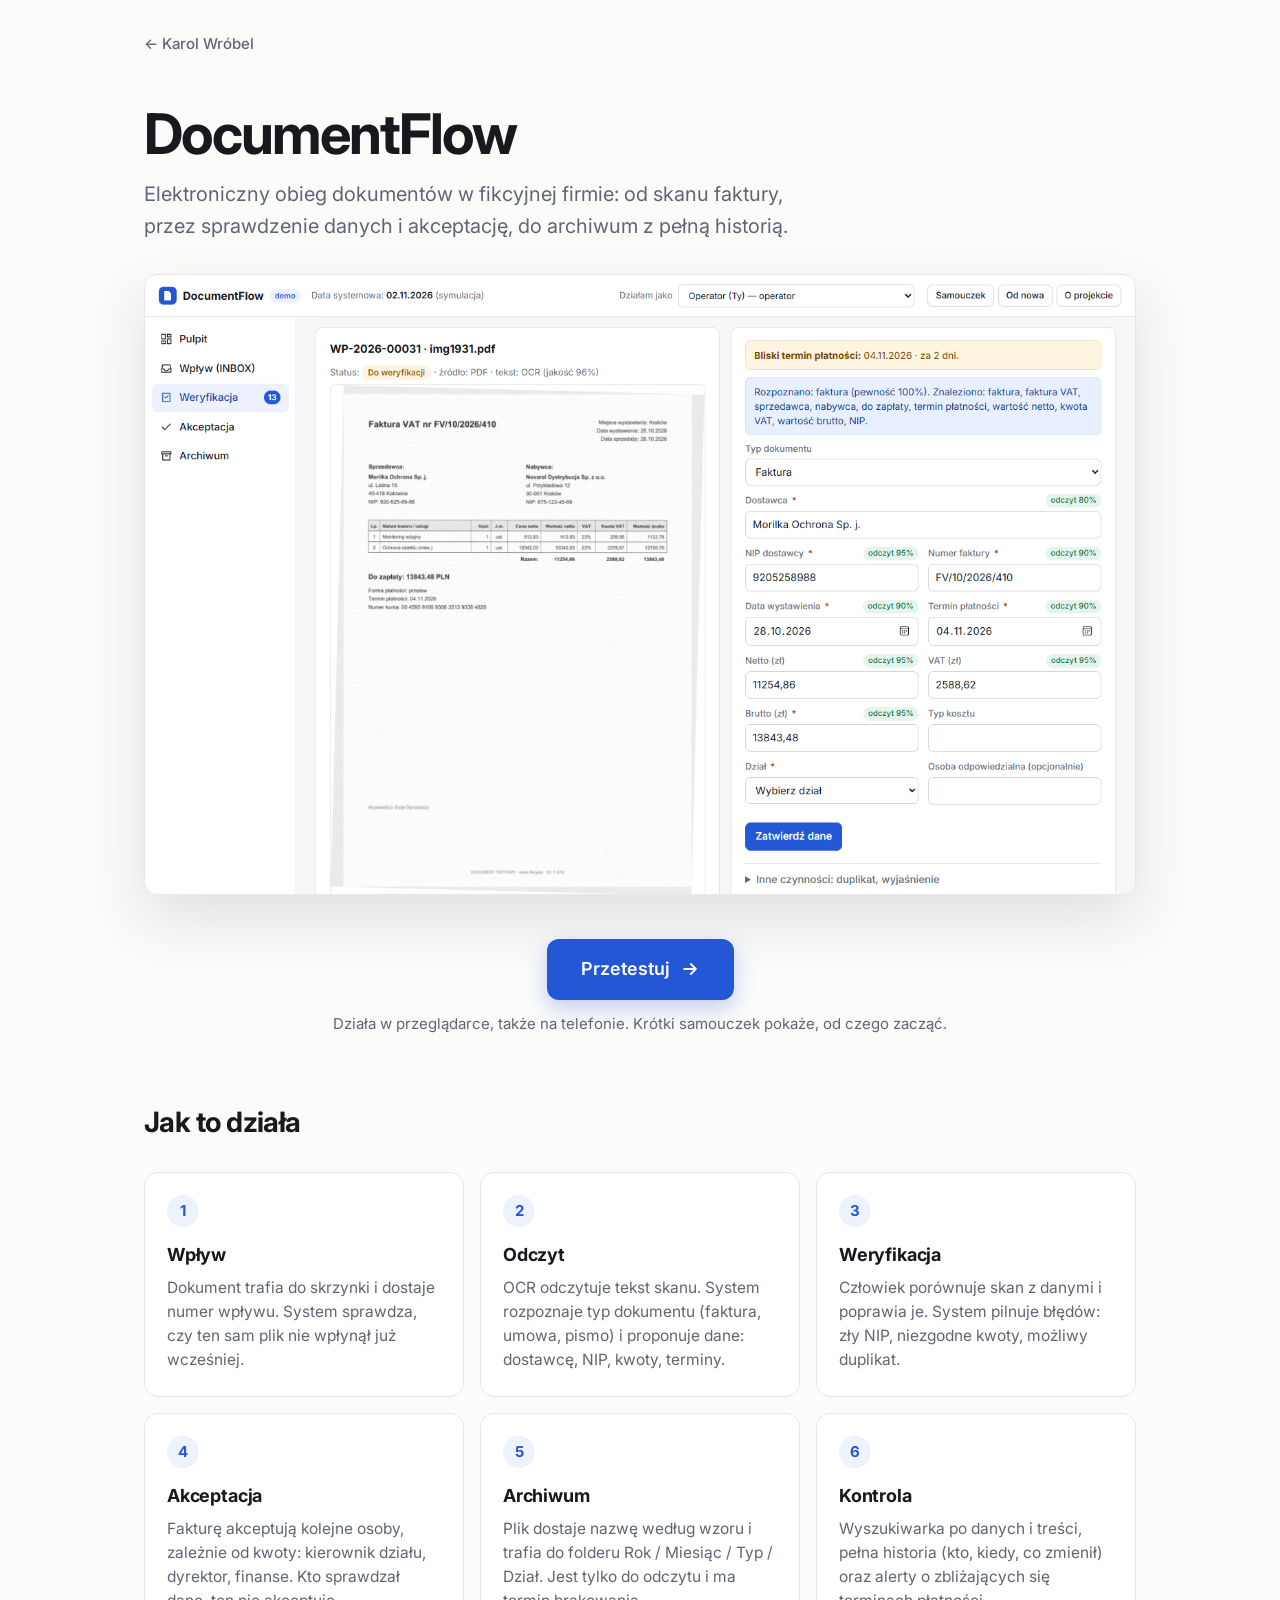
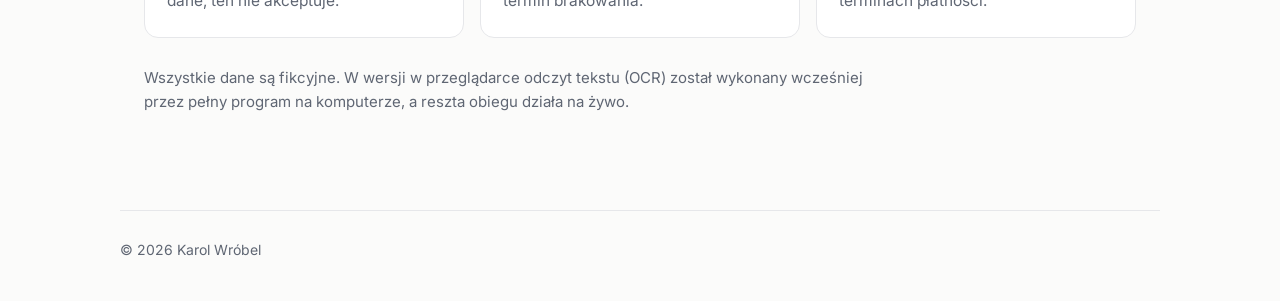
==== documentflow/index.html @ bcdfe505 "Strona portfolio i demo DocumentFlow w przeglądarce Co-Authored-By: Claude Opus 5.5 <noreply@anthrop" ====
<!doctype html>
<html lang="pl">
<head>
<meta charset="utf-8">
<meta name="viewport" content="width=device-width, initial-scale=1">
<title>DocumentFlow · Karol Wróbel</title>
<meta name="description" content="Elektroniczny obieg dokumentów: wpływ, odczyt, weryfikacja, akceptacja i archiwum. Demo do przetestowania w przeglądarce.">
<meta property="og:title" content="DocumentFlow · Karol Wróbel">
<meta property="og:image" content="zrzut.png">
<link rel="icon" href="data:image/svg+xml,%3Csvg xmlns='http://www.w3.org/2000/svg' viewBox='0 0 32 32'%3E%3Crect width='32' height='32' rx='8' fill='%2317191e'/%3E%3Ctext x='16' y='21.5' font-family='Arial' font-weight='700' font-size='14' fill='white' text-anchor='middle'%3EKW%3C/text%3E%3C/svg%3E">
<link rel="preconnect" href="https://fonts.googleapis.com">
<link rel="preconnect" href="https://fonts.gstatic.com" crossorigin>
<link href="https://fonts.googleapis.com/css2?family=Inter:wght@400;500;600;700&display=swap" rel="stylesheet">
<link rel="stylesheet" href="../style.css">
</head>
<body>
<main class="strona">
  <a class="wstecz" href="../">← Karol Wróbel</a>

  <header class="projekt-naglowek">
    <h1>DocumentFlow</h1>
    <p>Elektroniczny obieg dokumentów w fikcyjnej firmie: od skanu faktury, przez sprawdzenie danych i akceptację, do archiwum z pełną historią.</p>
  </header>

  <div class="zrzut"><img src="zrzut.png" alt="Ekran weryfikacji: po lewej skan faktury, po prawej dane odczytane przez system do sprawdzenia" width="1440" height="900"></div>

  <div class="przetestuj">
    <a class="btn-duzy" href="demo/">
      Przetestuj
      <svg viewBox="0 0 24 24" fill="none" stroke="currentColor" stroke-width="2.2" stroke-linecap="round" stroke-linejoin="round" aria-hidden="true"><path d="M5 12h14M13 6l6 6-6 6"/></svg>
    </a>
    <p>Działa w przeglądarce, także na telefonie. Krótki samouczek pokaże, od czego zacząć.</p>
  </div>

  <section class="workflow" aria-labelledby="jak">
    <h2 id="jak">Jak to działa</h2>
    <ol class="kroki">
      <li class="krok"><h3>Wpływ</h3><p>Dokument trafia do skrzynki i dostaje numer wpływu. System sprawdza, czy ten sam plik nie wpłynął już wcześniej.</p></li>
      <li class="krok"><h3>Odczyt</h3><p>OCR odczytuje tekst skanu. System rozpoznaje typ dokumentu (faktura, umowa, pismo) i proponuje dane: dostawcę, NIP, kwoty, terminy.</p></li>
      <li class="krok"><h3>Weryfikacja</h3><p>Człowiek porównuje skan z danymi i poprawia je. System pilnuje błędów: zły NIP, niezgodne kwoty, możliwy duplikat.</p></li>
      <li class="krok"><h3>Akceptacja</h3><p>Fakturę akceptują kolejne osoby, zależnie od kwoty: kierownik działu, dyrektor, finanse. Kto sprawdzał dane, ten nie akceptuje.</p></li>
      <li class="krok"><h3>Archiwum</h3><p>Plik dostaje nazwę według wzoru i trafia do folderu Rok / Miesiąc / Typ / Dział. Jest tylko do odczytu i ma termin brakowania.</p></li>
      <li class="krok"><h3>Kontrola</h3><p>Wyszukiwarka po danych i treści, pełna historia (kto, kiedy, co zmienił) oraz alerty o zbliżających się terminach płatności.</p></li>
    </ol>
    <p class="dopisek">Wszystkie dane są fikcyjne. W wersji w przeglądarce odczyt tekstu (OCR) został wykonany wcześniej przez pełny program na komputerze, a reszta obiegu działa na żywo.</p>
  </section>
</main>
<footer class="strona stopka">© 2026 Karol Wróbel</footer>
</body>
</html>
---- style.css ----
:root {
  --tlo: #fbfbfa;
  --karta: #ffffff;
  --tekst: #17191e;
  --wyciszony: #5f6673;
  --linia: #e6e7ea;
  --akcent: #2457d6;
  --akcent-ciemny: #1b45ad;
  --akcent-jasny: #edf2fd;
  color-scheme: light;
}
* { box-sizing: border-box; }
html { -webkit-text-size-adjust: 100%; }
body {
  margin: 0; background: var(--tlo); color: var(--tekst);
  font: 17px/1.6 Inter, system-ui, -apple-system, "Segoe UI", Roboto, sans-serif;
  -webkit-font-smoothing: antialiased;
}
a { color: var(--akcent); }
img { max-width: 100%; display: block; }
.strona { max-width: 1040px; margin: 0 auto; padding: 0 24px; }

/* ---------- landing */
.hero { padding: 104px 0 64px; }
.hero h1 { font-size: clamp(40px, 6.5vw, 64px); line-height: 1.05; letter-spacing: -.035em; margin: 0 0 20px; font-weight: 700; }
.hero p { font-size: clamp(18px, 2.2vw, 21px); color: var(--wyciszony); max-width: 640px; margin: 0; line-height: 1.55; }
.etykieta { font-size: 13px; font-weight: 600; letter-spacing: .08em; text-transform: uppercase; color: var(--wyciszony); margin: 0 0 18px; }
.projekty { display: grid; grid-template-columns: repeat(3, minmax(0, 1fr)); gap: 20px; padding-bottom: 96px; }
.projekt {
  display: flex; flex-direction: column; background: var(--karta); border: 1px solid var(--linia); border-radius: 16px;
  overflow: hidden; text-decoration: none; color: inherit; transition: transform .2s ease, box-shadow .2s ease, border-color .2s;
}
a.projekt:hover { transform: translateY(-3px); box-shadow: 0 14px 36px rgba(20, 30, 60, .1); border-color: #d6d9df; }
a.projekt:focus-visible { outline: 3px solid var(--akcent); outline-offset: 3px; }
.projekt .miniatura { aspect-ratio: 16 / 10; background: #f1f3f6; border-bottom: 1px solid var(--linia); overflow: hidden; }
.projekt .miniatura img { width: 100%; height: 100%; object-fit: cover; object-position: left top; transition: transform .4s ease; }
a.projekt:hover .miniatura img { transform: scale(1.03); }
.projekt .tresc { padding: 18px 20px 20px; display: flex; flex-direction: column; gap: 6px; flex: 1; }
.projekt h2 { font-size: 19px; margin: 0; letter-spacing: -.01em; }
.projekt p { margin: 0; color: var(--wyciszony); font-size: 15px; line-height: 1.5; }
.projekt .wiecej { margin-top: auto; padding-top: 10px; font-size: 14.5px; font-weight: 600; color: var(--akcent); }
.projekt.pusty { background: transparent; border-style: dashed; border-width: 1.5px; }
.projekt.pusty .miniatura { background: repeating-linear-gradient(135deg, #f5f6f8 0 12px, #f0f1f4 12px 24px); display: flex; align-items: center; justify-content: center; border-bottom-style: dashed; }
.projekt.pusty .miniatura span { font-size: 13px; font-weight: 600; color: #9aa0ab; letter-spacing: .06em; text-transform: uppercase; }
.projekt.pusty h2 { color: #8a909b; }
.stopka { border-top: 1px solid var(--linia); padding: 28px 0 40px; color: var(--wyciszony); font-size: 14px; }

/* ---------- strona projektu */
.wstecz { display: inline-flex; align-items: center; gap: 6px; margin: 32px 0 0; color: var(--wyciszony); text-decoration: none; font-size: 15px; font-weight: 500; }
.wstecz:hover { color: var(--tekst); }
.projekt-naglowek { padding: 48px 0 32px; }
.projekt-naglowek h1 { font-size: clamp(38px, 6vw, 56px); line-height: 1.05; letter-spacing: -.035em; margin: 0 0 14px; }
.projekt-naglowek p { font-size: clamp(18px, 2.2vw, 20px); color: var(--wyciszony); max-width: 680px; margin: 0; }
.zrzut { border-radius: 14px; overflow: hidden; border: 1px solid var(--linia); box-shadow: 0 24px 60px rgba(20, 30, 60, .12); background: #fff; }
.zrzut img { width: 100%; height: auto; }
.przetestuj { display: flex; flex-direction: column; align-items: center; gap: 12px; padding: 44px 0 56px; text-align: center; }
.btn-duzy {
  display: inline-flex; align-items: center; gap: 10px; background: var(--akcent); color: #fff; text-decoration: none;
  font-weight: 600; font-size: 18px; padding: 16px 34px; border-radius: 12px; box-shadow: 0 8px 22px rgba(36, 87, 214, .28);
  transition: background .15s, transform .15s, box-shadow .15s;
}
.btn-duzy:hover { background: var(--akcent-ciemny); transform: translateY(-1px); box-shadow: 0 12px 28px rgba(36, 87, 214, .34); }
.btn-duzy:focus-visible { outline: 3px solid #9db5ef; outline-offset: 3px; }
.btn-duzy svg { width: 20px; height: 20px; }
.przetestuj p { margin: 0; color: var(--wyciszony); font-size: 15px; }
.workflow { padding: 8px 0 96px; }
.workflow h2 { font-size: 28px; letter-spacing: -.02em; margin: 0 0 28px; }
.kroki { list-style: none; margin: 0; padding: 0; display: grid; grid-template-columns: repeat(3, minmax(0, 1fr)); gap: 16px; counter-reset: krok; }
.krok { background: var(--karta); border: 1px solid var(--linia); border-radius: 14px; padding: 22px 22px 24px; counter-increment: krok; }
.krok::before {
  content: counter(krok); display: inline-flex; align-items: center; justify-content: center; width: 32px; height: 32px;
  border-radius: 50%; background: var(--akcent-jasny); color: var(--akcent); font-weight: 700; font-size: 15px; margin-bottom: 14px;
}
.krok h3 { font-size: 18px; margin: 0 0 6px; letter-spacing: -.01em; }
.krok p { margin: 0; color: var(--wyciszony); font-size: 15.5px; line-height: 1.55; }
.dopisek { margin: 28px 0 0; color: var(--wyciszony); font-size: 15px; max-width: 760px; }

@media (max-width: 900px) {
  .projekty { grid-template-columns: repeat(2, minmax(0, 1fr)); }
  .kroki { grid-template-columns: repeat(2, minmax(0, 1fr)); }
}
@media (max-width: 600px) {
  .strona { padding: 0 16px; }
  .hero { padding: 64px 0 44px; }
  .projekty { grid-template-columns: 1fr; padding-bottom: 64px; }
  .kroki { grid-template-columns: 1fr; }
  .projekt-naglowek { padding: 32px 0 24px; }
  .zrzut { border-radius: 10px; }
  .btn-duzy { width: 100%; justify-content: center; }
  .workflow { padding-bottom: 64px; }
}
@media (prefers-reduced-motion: reduce) {
  * { transition: none !important; animation: none !important; }
}
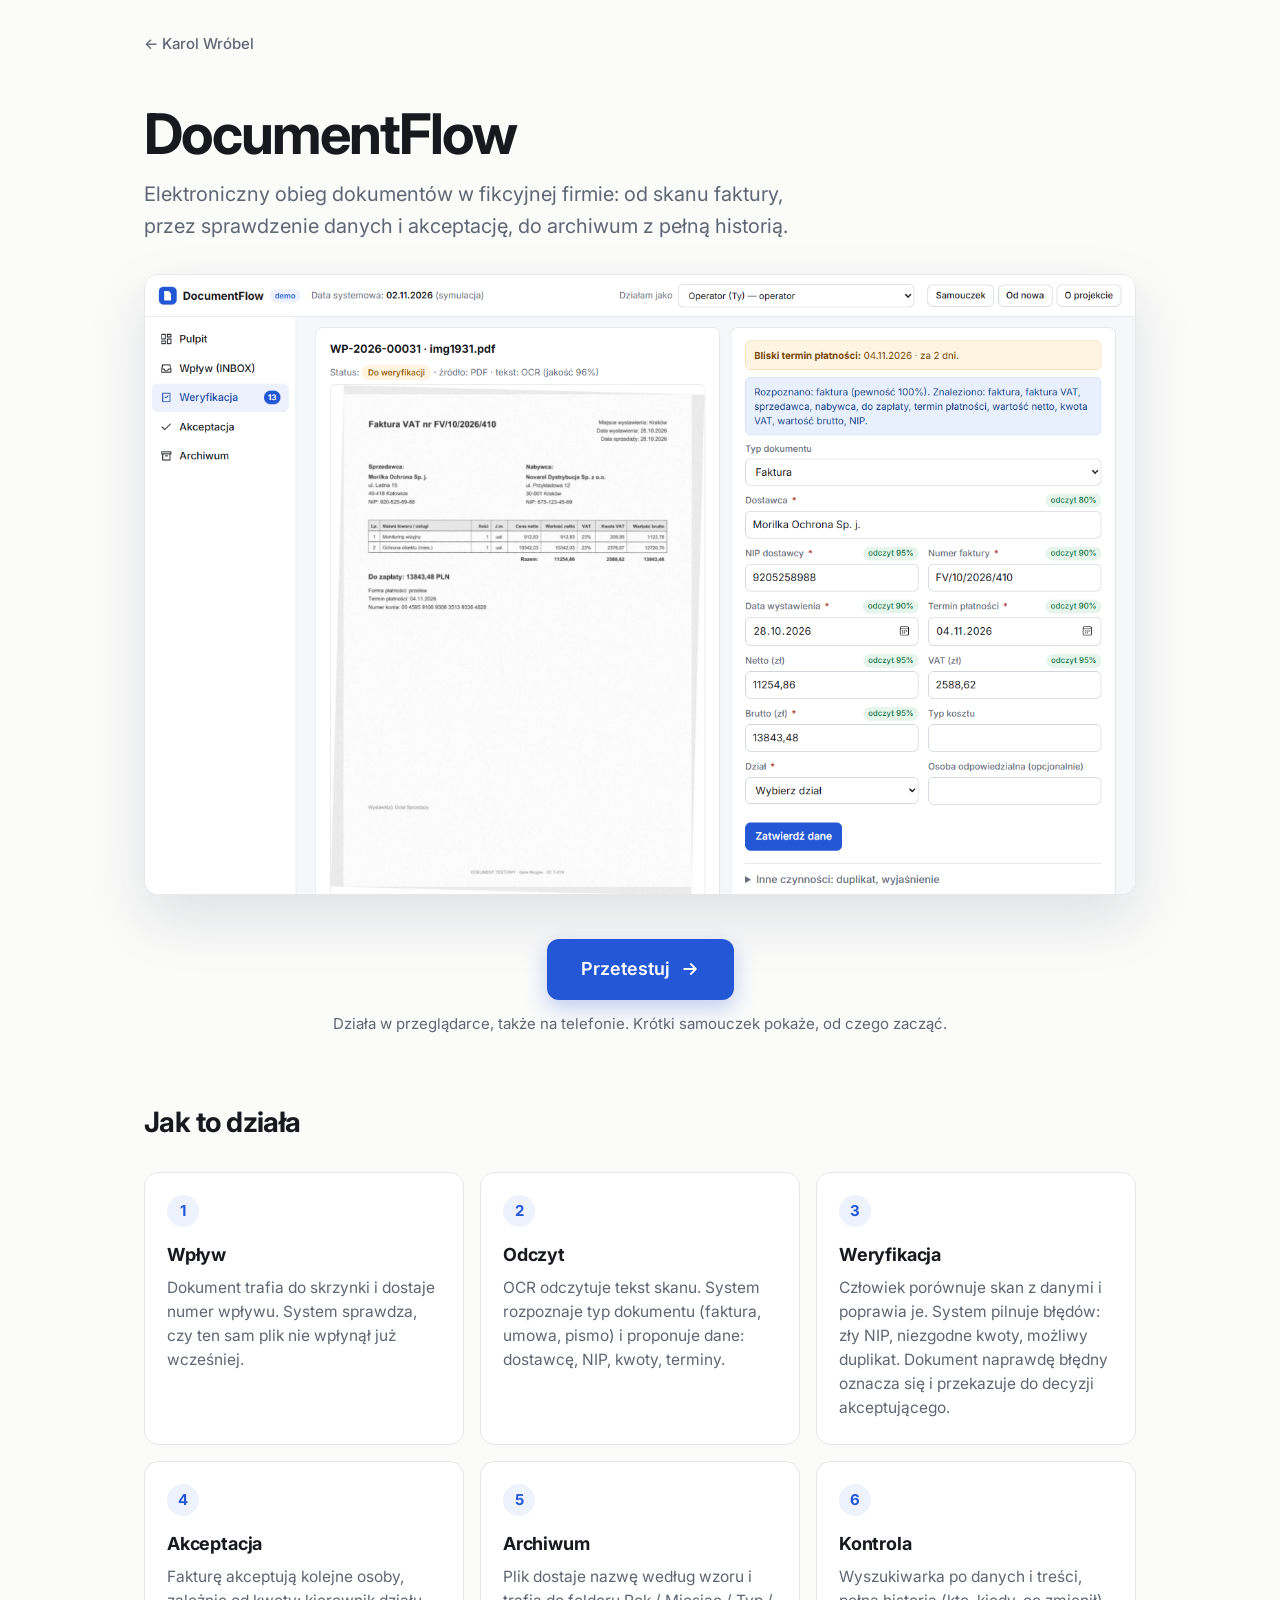
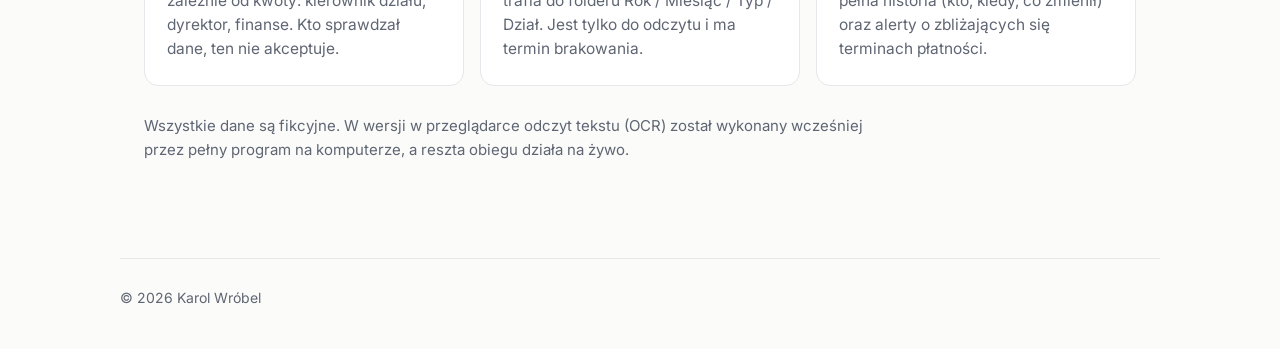
==== commit ca624f28: "Demo: oznaczenie „błąd” przy weryfikacji (R13) i pełny formularz dla dokumentów do wyjaśnienia Co-Au" ====
--- a/documentflow/index.html
+++ b/documentflow/index.html
@@ -37,7 +37,7 @@
     <ol class="kroki">
       <li class="krok"><h3>Wpływ</h3><p>Dokument trafia do skrzynki i dostaje numer wpływu. System sprawdza, czy ten sam plik nie wpłynął już wcześniej.</p></li>
       <li class="krok"><h3>Odczyt</h3><p>OCR odczytuje tekst skanu. System rozpoznaje typ dokumentu (faktura, umowa, pismo) i proponuje dane: dostawcę, NIP, kwoty, terminy.</p></li>
-      <li class="krok"><h3>Weryfikacja</h3><p>Człowiek porównuje skan z danymi i poprawia je. System pilnuje błędów: zły NIP, niezgodne kwoty, możliwy duplikat.</p></li>
+      <li class="krok"><h3>Weryfikacja</h3><p>Człowiek porównuje skan z danymi i poprawia je. System pilnuje błędów: zły NIP, niezgodne kwoty, możliwy duplikat. Dokument naprawdę błędny oznacza się i przekazuje do decyzji akceptującego.</p></li>
       <li class="krok"><h3>Akceptacja</h3><p>Fakturę akceptują kolejne osoby, zależnie od kwoty: kierownik działu, dyrektor, finanse. Kto sprawdzał dane, ten nie akceptuje.</p></li>
       <li class="krok"><h3>Archiwum</h3><p>Plik dostaje nazwę według wzoru i trafia do folderu Rok / Miesiąc / Typ / Dział. Jest tylko do odczytu i ma termin brakowania.</p></li>
       <li class="krok"><h3>Kontrola</h3><p>Wyszukiwarka po danych i treści, pełna historia (kto, kiedy, co zmienił) oraz alerty o zbliżających się terminach płatności.</p></li>
